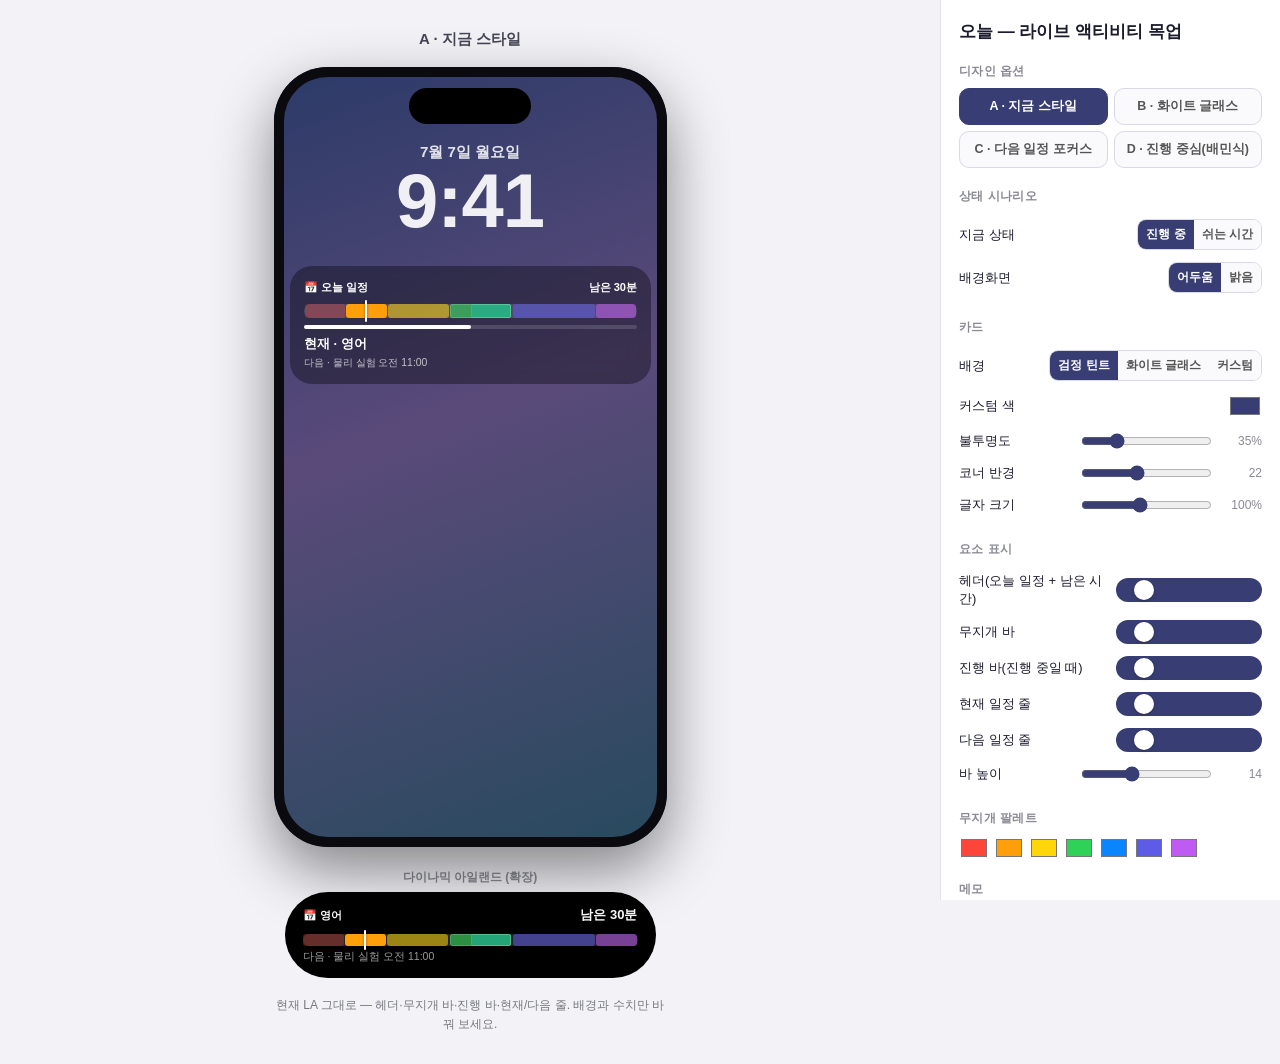
==== mockup/la-design.html @ e299bb98 "라이브 액티비티 디자인 목업으로 교체 — PackedLayout 충실 재현 홈 위젯용(잘못 짚음)을 지우고 LA 잠금화면+다이나믹 아일랜드 목업으로. 바는 실제 앱과 동일 알고리즘" ====
<!doctype html>
<html lang="ko">
<head>
<meta charset="utf-8">
<meta name="viewport" content="width=device-width, initial-scale=1">
<title>오늘 — 라이브 액티비티 디자인 목업</title>
<style>
  :root { --accent: #383D73; }
  * { box-sizing: border-box; }
  body { margin: 0; font-family: -apple-system, "Apple SD Gothic Neo", sans-serif; color: #1c1c2e;
         display: flex; min-height: 100vh; background: #f2f2f7; }

  /* ── 좌측: 잠금화면 ── */
  #stage { flex: 1; display: flex; flex-direction: column; align-items: center; justify-content: center;
           gap: 18px; padding: 30px 16px; }
  #phone { width: 393px; height: 780px; border-radius: 54px; position: relative; overflow: hidden;
           box-shadow: 0 24px 60px rgba(0,0,0,.45), inset 0 0 0 10px #0b0b0f;
           background: linear-gradient(160deg, #2b3a67 0%, #5a4a7a 45%, #274a5e 100%); }
  #phone.lightwall { background: linear-gradient(160deg, #ffd9c9 0%, #cdd4ff 50%, #bff0dd 100%); }
  #lock { position: absolute; inset: 10px; display: flex; flex-direction: column; align-items: center; }
  #clockDate { margin-top: 66px; font-size: 15px; font-weight: 700; color: rgba(255,255,255,.85); }
  #clockTime { font-size: 76px; font-weight: 700; color: rgba(255,255,255,.92); line-height: 1.02;
               font-variant-numeric: tabular-nums; letter-spacing: -1px; }
  #phone.lightwall #clockDate, #phone.lightwall #clockTime { color: rgba(40,40,70,.85); }
  #island { position: absolute; top: 21px; left: 50%; transform: translateX(-50%); width: 122px; height: 36px;
            border-radius: 20px; background: #000; }

  #laCard { width: 361px; margin-top: 26px; }
  #variantTitle { font-weight: 800; font-size: 15px; opacity: .8; }
  #stageHint { font-size: 12px; color: #77777f; max-width: 400px; text-align: center; line-height: 1.6; }

  /* 다이나믹 아일랜드 확장 미리보기 */
  #diWrap { width: 393px; }
  #diTitle { font-size: 12px; font-weight: 700; color: #8a8a94; margin: 4px 0 6px; text-align: center; }
  #di { width: 371px; margin: 0 auto; background: #000; border-radius: 44px; padding: 14px 18px; color: #fff; }

  [contenteditable] { outline: none; border-radius: 3px; }
  [contenteditable]:hover { box-shadow: 0 0 0 1.5px rgba(140,160,255,.6); cursor: text; }

  /* ── 우측: 컨트롤 ── */
  #panel { width: 340px; background: #fff; border-left: 1px solid #e3e3ea; padding: 18px 18px 40px;
           overflow-y: auto; height: 100vh; position: sticky; top: 0; }
  #panel h1 { font-size: 17px; margin: 2px 0 14px; }
  #panel h2 { font-size: 12px; text-transform: uppercase; letter-spacing: .4px; color: #8a8a94; margin: 20px 0 8px; }
  .tabs { display: grid; grid-template-columns: 1fr 1fr; gap: 6px; }
  .tabs button { padding: 9px 6px; border: 1.5px solid #d9d9e3; background: #fafafc; border-radius: 10px;
                 font-size: 12.5px; font-weight: 700; color: #555; cursor: pointer; font-family: inherit; }
  .tabs button.on { border-color: var(--accent); background: var(--accent); color: #fff; }
  .row { display: flex; align-items: center; justify-content: space-between; gap: 10px; padding: 6px 0; font-size: 13px; }
  .row label { flex: 1; }
  .row input[type=range] { flex: 1.2; accent-color: var(--accent); }
  .row input[type=color] { width: 34px; height: 26px; border: none; background: none; padding: 0; cursor: pointer; }
  .row .val { width: 38px; text-align: right; color: #8a8a94; font-variant-numeric: tabular-nums; font-size: 12px; }
  .seg2 { display: flex; border: 1.5px solid #d9d9e3; border-radius: 9px; overflow: hidden; }
  .seg2 button { flex: 1; border: none; background: #fafafc; padding: 6px 8px; font-size: 12px; font-weight: 700;
                 color: #555; cursor: pointer; font-family: inherit; white-space: nowrap; }
  .seg2 button.on { background: var(--accent); color: #fff; }
  .sw { position: relative; width: 40px; height: 24px; flex-shrink: 0; }
  .sw input { display: none; }
  .sw i { position: absolute; inset: 0; border-radius: 12px; background: #d9d9e3; transition: .15s; }
  .sw i::after { content: ""; position: absolute; top: 2px; left: 2px; width: 20px; height: 20px; border-radius: 50%;
                 background: #fff; transition: .15s; box-shadow: 0 1px 3px rgba(0,0,0,.25); }
  .sw input:checked + i { background: var(--accent); }
  .sw input:checked + i::after { left: 18px; }
  .palette { display: flex; gap: 5px; }
  .palette input { width: 30px; height: 26px; border: none; background: none; padding: 0; cursor: pointer; }
  .hint { font-size: 11.5px; color: #9a9aa4; line-height: 1.55; margin-top: 4px; }
</style>
</head>
<body>

<div id="stage">
  <div id="variantTitle"></div>
  <div id="phone">
    <div id="island"></div>
    <div id="lock">
      <div id="clockDate">7월 7일 월요일</div>
      <div id="clockTime">9:41</div>
      <div id="laCard"></div>
    </div>
  </div>
  <div id="diWrap"><div id="diTitle">다이나믹 아일랜드 (확장)</div><div id="di"></div></div>
  <div id="stageHint"></div>
</div>

<div id="panel">
  <h1>오늘 — 라이브 액티비티 목업</h1>

  <h2>디자인 옵션</h2>
  <div class="tabs" id="tabs"></div>

  <h2>상태 시나리오</h2>
  <div class="row"><label>지금 상태</label>
    <div class="seg2" id="scnSeg"><button data-v="now" class="on">진행 중</button><button data-v="break">쉬는 시간</button></div>
  </div>
  <div class="row"><label>배경화면</label>
    <div class="seg2" id="wallSeg"><button data-v="dark" class="on">어두움</button><button data-v="light">밝음</button></div>
  </div>

  <h2>카드</h2>
  <div class="row"><label>배경</label>
    <div class="seg2" id="bgSeg"><button data-v="tint" class="on">검정 틴트</button><button data-v="glass">화이트 글래스</button><button data-v="custom">커스텀</button></div>
  </div>
  <div class="row"><label>커스텀 색</label><input type="color" id="bgColor" value="#383D73"></div>
  <div class="row"><label>불투명도</label><input type="range" id="bgAlpha" min="15" max="95" value="35"><span class="val" id="bgAlphaV"></span></div>
  <div class="row"><label>코너 반경</label><input type="range" id="radius" min="12" max="36" value="22"><span class="val" id="radiusV"></span></div>
  <div class="row"><label>글자 크기</label><input type="range" id="fscale" min="80" max="125" value="100"><span class="val" id="fscaleV"></span></div>

  <h2>요소 표시</h2>
  <div class="row"><label>헤더(오늘 일정 + 남은 시간)</label><label class="sw"><input type="checkbox" id="showHead" checked><i></i></label></div>
  <div class="row"><label>무지개 바</label><label class="sw"><input type="checkbox" id="showBar" checked><i></i></label></div>
  <div class="row"><label>진행 바(진행 중일 때)</label><label class="sw"><input type="checkbox" id="showProg" checked><i></i></label></div>
  <div class="row"><label>현재 일정 줄</label><label class="sw"><input type="checkbox" id="showNow" checked><i></i></label></div>
  <div class="row"><label>다음 일정 줄</label><label class="sw"><input type="checkbox" id="showNext" checked><i></i></label></div>
  <div class="row"><label>바 높이</label><input type="range" id="barH" min="8" max="24" value="14"><span class="val" id="barHV"></span></div>

  <h2>무지개 팔레트</h2>
  <div class="palette" id="pal"></div>

  <h2>메모</h2>
  <div class="hint">· 바는 실제 앱과 같은 <b>PackedLayout</b> — 일정끼리 빈틈없이 붙고, 폭은 시간 비례,
  겹치는 일정은 한 칸에 스테인글라스, 지난 칸은 흐려지고, 쉬는 시간엔 흰 니들이 다음 칸 경계에 멈춰요.<br>
  · 카드·아일랜드 안 글자는 <b>클릭해서 직접 수정</b> 가능.<br>
  · 마음에 들면 “옵션 B, 코너 26, 바 16” 식으로 알려 주세요 — 그대로 SwiftUI에 옮길게요.</div>
</div>

<script>
// ── 상태 ──
const S = {
  variant: "A", scn: "now", wall: "dark",
  bg: "tint", bgColor: "#383D73", bgAlpha: 35,
  radius: 22, fscale: 100, barH: 14,
  showHead: true, showBar: true, showProg: true, showNow: true, showNext: true,
  palette: ["#FF453A", "#FF9F0A", "#FFD60A", "#30D158", "#0A84FF", "#5E5CE6", "#BF5AF2"],
};

// 샘플 하루: [시작h, 끝h, 제목] — 동아리+보강이 겹침(스테인글라스 확인용)
const DAY = [[9,10,"수학"],[10,11,"영어"],[11,12.5,"물리 실험"],[13.5,15,"동아리"],[14,15,"보강"],[16,18,"학원"],[19,20,"운동"]];
const nowH = () => S.scn === "now" ? 10.5 : 12.9;   // 진행 중(영어) / 쉬는 시간(12:54)

// ── PackedLayout — Swift와 동일 알고리즘 ──
function packedLayout(intervals, minWidth = 0.05) {
  const order = intervals.map((_, i) => i).sort((a, b) =>
    intervals[a][0] !== intervals[b][0] ? intervals[a][0] - intervals[b][0] : intervals[a][1] - intervals[b][1]);
  const built = [];
  for (const oi of order) {
    const [s, e] = intervals[oi];
    const last = built[built.length - 1];
    if (last && s < last.end) { last.end = Math.max(last.end, e); last.idxs.push(oi); }
    else built.push({ start: s, end: e, idxs: [oi] });
  }
  const durs = built.map(c => Math.max(0.01, c.end - c.start));
  const total = durs.reduce((a, b) => a + b, 0);
  let widths = durs.map(d => Math.max(d / total, minWidth));
  const sum = widths.reduce((a, b) => a + b, 0);
  widths = widths.map(x => x / sum);
  let acc = 0;
  const segs = built.map((c, k) => { const s = { left: acc, width: widths[k], ...c }; acc += widths[k]; return s; });
  return {
    segments: segs,
    fraction(now) {
      if (!segs.length) return 0;
      if (now < segs[0].start) return 0;
      for (const s of segs) {
        if (now < s.start) return s.left;                       // 쉬는 시간 → 경계 정지
        if (now < s.end) return s.left + s.width * (now - s.start) / (s.end - s.start);
      }
      return 1;
    },
  };
}

// ── 무지개 바(Canvas 렌더 재현) ──
function barHTML(h, opt = {}) {
  const now = nowH();
  const L = packedLayout(DAY.map(e => [e[0], e[1]]));
  const cells = [];
  for (const sl of L.segments) {
    const span = Math.max(0.01, sl.end - sl.start);
    const overlap = sl.idxs.length > 1;
    for (const i of [...sl.idxs].sort((a, b) => DAY[b][0] - DAY[a][0])) {
      const e = DAY[i];
      const color = S.palette[i % 7];
      const isCur = now >= e[0] && now < e[1];
      const isPast = now >= e[1];
      const f0 = Math.min(Math.max((e[0] - sl.start) / span, 0), 1);
      const f1 = Math.min(Math.max((e[1] - sl.start) / span, 0), 1);
      const x = (sl.left + sl.width * f0) * 100;
      const wdt = sl.width * (f1 - f0) * 100;
      const alpha = isPast ? 0.3 : (isCur ? 1 : (overlap ? 0.62 : 0.55));
      cells.push(`<div style="position:absolute;top:0;bottom:0;left:calc(${x}% + .75px);width:calc(${wdt}% - 1.5px);
        background:${color}${Math.round(alpha * 255).toString(16).padStart(2, "0")};border-radius:3px;
        ${overlap ? "box-shadow:inset 0 0 0 .5px rgba(255,255,255,.35);" : ""}"></div>`);
    }
  }
  const frac = Math.max(0.004, Math.min(0.996, L.fraction(now)));
  return `<div style="position:relative;height:${h}px;margin:${opt.mtop ?? 4}px 0 ${opt.mbot ?? 4}px">
    <div style="position:absolute;inset:0;border-radius:${h / 2}px;background:${opt.track || "rgba(255,255,255,.14)"}"></div>
    ${cells.join("")}
    <div style="position:absolute;top:-4px;bottom:-4px;left:calc(${frac * 100}% - 1px);width:2px;border-radius:2px;
      background:${opt.needle || "#fff"};box-shadow:0 0 3px rgba(0,0,0,.4)"></div></div>`;
}

// ── 상태 파생 값 ──
const t12 = h => { const H = Math.floor(h), m = Math.round((h - H) * 60);
  return `${H < 12 ? "오전" : "오후"} ${((H + 11) % 12) + 1}:${String(m).padStart(2, "0")}`; };
const curIdx = () => DAY.findIndex(e => e[0] <= nowH() && nowH() < e[1]);
const nxtIdx = () => DAY.findIndex(e => e[0] > nowH());
const countTxt = () => { const c = curIdx(), n = nxtIdx(), now = nowH();
  const tgt = c >= 0 ? DAY[c][1] : (n >= 0 ? DAY[n][0] : null);
  if (tgt == null) return "오늘 끝";
  const mins = Math.round((tgt - now) * 60);
  return (c >= 0 ? "남은 " : "다음까지 ") + (mins < 60 ? mins + "분" : Math.floor(mins / 60) + "시간");
};
const progFrac = () => { const c = curIdx(); if (c < 0) return null;
  return (nowH() - DAY[c][0]) / (DAY[c][1] - DAY[c][0]); };
const ed = t => `<span contenteditable spellcheck="false">${t}</span>`;

const VARIANTS = {
  A: { name: "A · 지금 스타일", hint: "현재 LA 그대로 — 헤더·무지개 바·진행 바·현재/다음 줄. 배경과 수치만 바꿔 보세요." },
  B: { name: "B · 화이트 글래스", hint: "밝은 유리 카드 + 남색 텍스트 — 앱(파스텔+글래스) 감성의 라이트 버전." },
  C: { name: "C · 다음 일정 포커스", hint: "다음(진행 중이면 현재) 일정의 시각·제목을 크게, 바는 하단에 얇게." },
  D: { name: "D · 진행 중심(배민식)", hint: "진행 중 일정 제목 + 큰 진행 바가 주인공, 무지개 바는 위에 얇게." },
};

// ── 렌더 ──
function render() {
  const card = document.getElementById("laCard");
  document.getElementById("phone").className = S.wall === "light" ? "lightwall" : "";
  document.getElementById("variantTitle").textContent = VARIANTS[S.variant].name;
  document.getElementById("stageHint").textContent = VARIANTS[S.variant].hint;

  // 카드 배경 · 잉크
  let bg, ink, sub, track, needle = "#fff", prog = "#fff";
  const glassy = (S.variant === "B" && S.bg === "tint") ? "glass" : S.bg;   // B는 기본 글래스
  if (glassy === "glass") {
    bg = `rgba(255,255,255,${Math.max(S.bgAlpha, 45)}%)`;
    ink = "#383D73"; sub = "rgba(56,61,115,.6)"; track = "rgba(56,61,115,.14)";
    needle = "#383D73"; prog = "#383D73";
    card.style.backdropFilter = "blur(14px)";
  } else if (glassy === "custom") {
    bg = S.bgColor + Math.round(S.bgAlpha * 2.55).toString(16).padStart(2, "0");
    ink = "#fff"; sub = "rgba(255,255,255,.7)"; track = "rgba(255,255,255,.14)";
    card.style.backdropFilter = "blur(10px)";
  } else {
    bg = `rgba(0,0,0,${S.bgAlpha / 100})`;
    ink = "#fff"; sub = "rgba(255,255,255,.7)"; track = "rgba(255,255,255,.14)";
    card.style.backdropFilter = "blur(10px)";
  }
  card.style.background = bg;
  card.style.borderRadius = S.radius + "px";
  card.style.padding = "14px";
  card.style.fontSize = (S.fscale / 100) * 13 + "px";
  card.style.color = ink;

  const c = curIdx(), n = nxtIdx(), pf = progFrac();
  const head = S.showHead ? `
    <div style="display:flex;align-items:baseline;gap:8px">
      <span style="font-size:.85em;font-weight:800">📅 ${ed("오늘 일정")}</span>
      <span style="flex:1"></span>
      <span style="font-size:.85em;font-weight:800">${ed(countTxt())}</span>
    </div>` : "";
  const progBar = (S.showProg && pf != null) ? `
    <div style="position:relative;height:4px;border-radius:2px;background:${track};margin:7px 0 2px">
      <div style="position:absolute;top:0;bottom:0;left:0;width:${pf * 100}%;border-radius:2px;background:${prog}"></div>
    </div>` : "";
  const nowLine = S.showNow ? `
    <div style="font-weight:800;font-size:.98em;margin-top:7px;white-space:nowrap;overflow:hidden">
      ${ed("현재 · " + (c >= 0 ? DAY[c][2] : "진행 중인 일정 없음"))}</div>` : "";
  const nextLine = (S.showNext && n >= 0) ? `
    <div style="color:${sub};font-size:.8em;margin-top:3px;white-space:nowrap">
      ${ed("다음 · " + DAY[n][2] + " " + t12(DAY[n][0]))}</div>` : "";

  if (S.variant === "A" || S.variant === "B") {
    card.innerHTML = head
      + (S.showBar ? barHTML(S.barH, { track, needle, mtop: 9, mbot: 2 }) : "")
      + progBar + nowLine + nextLine;

  } else if (S.variant === "C") {
    const t = c >= 0 ? DAY[c] : (n >= 0 ? DAY[n] : null);
    card.innerHTML = head + `
      <div style="display:flex;align-items:flex-end;gap:10px;margin:8px 0 4px">
        <div style="font-size:2.2em;font-weight:300;line-height:1;font-variant-numeric:tabular-nums">
          ${ed(t ? t12(c >= 0 ? t[1] : t[0]) : "—")}</div>
        <div style="padding-bottom:3px">
          <div style="color:${sub};font-size:.72em;font-weight:800">${ed(c >= 0 ? "까지 · 진행 중" : "다음 일정")}</div>
          <div style="font-weight:800;font-size:1em">${ed(t ? t[2] : "오늘 일정 없음")}</div>
        </div></div>`
      + (S.showBar ? barHTML(Math.max(6, S.barH - 6), { track, needle, mtop: 8 }) : "")
      + nextLine;

  } else { // D 진행 중심
    const title = c >= 0 ? DAY[c][2] : (n >= 0 ? "대기 중" : "오늘 끝");
    card.innerHTML = head
      + (S.showBar ? barHTML(Math.max(6, S.barH - 7), { track, needle, mtop: 8, mbot: 8 }) : "")
      + `<div style="display:flex;align-items:baseline;gap:8px;margin-top:2px">
           <span style="font-weight:800;font-size:1.05em">${ed(title)}</span>
           <span style="flex:1"></span>
           ${c >= 0 ? `<span style="color:${sub};font-size:.78em">${ed(t12(DAY[c][0]) + " – " + t12(DAY[c][1]))}</span>` : ""}
         </div>
         <div style="position:relative;height:7px;border-radius:4px;background:${track};margin:8px 0 3px">
           <div style="position:absolute;top:0;bottom:0;left:0;width:${(pf ?? 0) * 100}%;border-radius:4px;
                background:linear-gradient(90deg,${S.palette[Math.max(c, 0) % 7]},${prog})"></div>
         </div>` + nextLine;
  }

  // 다이나믹 아일랜드(확장) — 항상 현재 구조
  document.getElementById("di").innerHTML = `
    <div style="display:flex;align-items:baseline;gap:8px;font-size:${(S.fscale / 100) * 13}px">
      <span style="font-size:.85em;font-weight:800">📅 ${ed(c >= 0 ? DAY[c][2] : "오늘 일정")}</span>
      <span style="flex:1"></span>
      <span style="font-weight:800">${ed(countTxt())}</span>
    </div>
    ${barHTML(12, { mtop: 10, mbot: 4 })}
    ${n >= 0 ? `<div style="color:rgba(255,255,255,.6);font-size:${(S.fscale / 100) * 10.5}px;margin-top:4px">
      ${ed("다음 · " + DAY[n][2] + " " + t12(DAY[n][0]))}</div>` : ""}`;

  ["radius","fscale","bgAlpha","barH"].forEach(k => document.getElementById(k + "V").textContent =
    k === "fscale" || k === "bgAlpha" ? S[k] + "%" : S[k]);
}

// ── 컨트롤 배선 ──
const $ = id => document.getElementById(id);
const tabs = $("tabs");
Object.entries(VARIANTS).forEach(([k, v]) => {
  const b = document.createElement("button");
  b.textContent = v.name; b.dataset.k = k;
  if (k === S.variant) b.classList.add("on");
  b.onclick = () => { S.variant = k; tabs.querySelectorAll("button").forEach(x => x.classList.toggle("on", x.dataset.k === k)); render(); };
  tabs.appendChild(b);
});
function seg(id, key) {
  $(id).querySelectorAll("button").forEach(b => b.onclick = () => {
    S[key] = b.dataset.v;
    $(id).querySelectorAll("button").forEach(x => x.classList.toggle("on", x === b));
    render();
  });
}
seg("scnSeg", "scn"); seg("wallSeg", "wall"); seg("bgSeg", "bg");
[["radius","radius"],["fscale","fscale"],["bgAlpha","bgAlpha"],["barH","barH"]].forEach(([id,k]) =>
  $(id).oninput = e => { S[k] = +e.target.value; render(); });
$("bgColor").oninput = e => { S.bgColor = e.target.value; S.bg = "custom";
  document.querySelectorAll("#bgSeg button").forEach(x => x.classList.toggle("on", x.dataset.v === "custom")); render(); };
["showHead","showBar","showProg","showNow","showNext"].forEach(k =>
  $(k).onchange = e => { S[k] = e.target.checked; render(); });
S.palette.forEach((c, i) => {
  const inp = document.createElement("input"); inp.type = "color"; inp.value = c;
  inp.oninput = () => { S.palette[i] = inp.value; render(); };
  $("pal").appendChild(inp);
});
render();
</script>
</body>
</html>
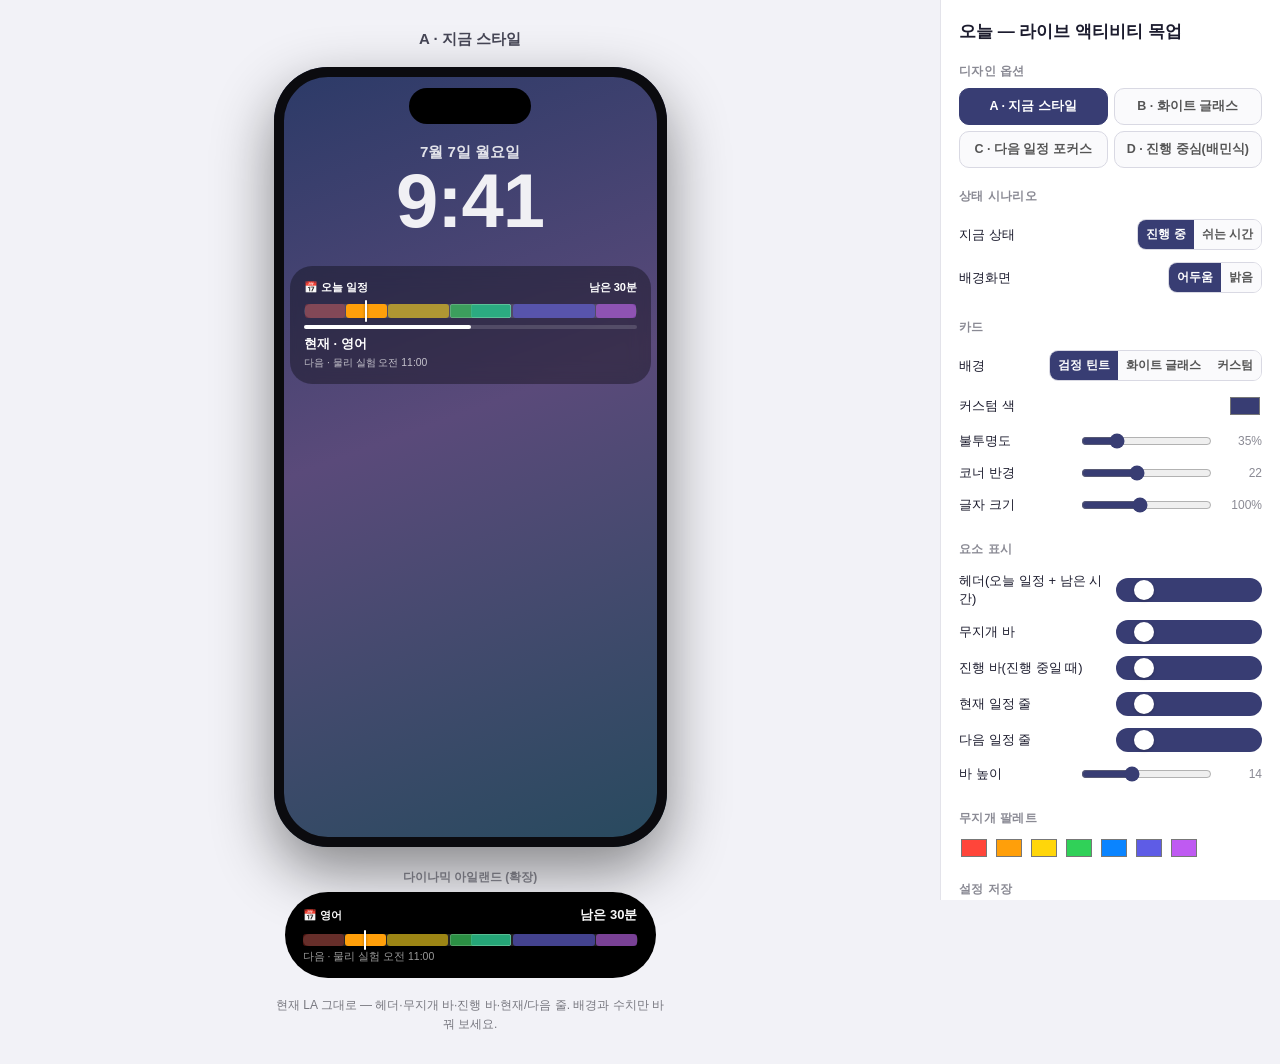
==== commit 1cd4d77b: "LA 목업 — 설정 자동 저장(localStorage)·복원 + '현재 설정 복사'·초기화 버튼 새로고침하면 조절값이 날아가던 문제 해결. 복사 버튼이 조합을 한 줄 요약으로 클립" ====
--- a/mockup/la-design.html
+++ b/mockup/la-design.html
@@ -117,22 +117,33 @@
   <h2>무지개 팔레트</h2>
   <div class="palette" id="pal"></div>
 
+  <h2>설정 저장</h2>
+  <div class="row" style="gap:6px">
+    <button id="copyBtn" style="flex:1;padding:8px;border:1.5px solid var(--accent);background:var(--accent);
+      color:#fff;border-radius:9px;font-weight:700;font-size:12.5px;cursor:pointer;font-family:inherit">현재 설정 복사</button>
+    <button id="resetBtn" style="flex:1;padding:8px;border:1.5px solid #d9d9e3;background:#fafafc;
+      color:#555;border-radius:9px;font-weight:700;font-size:12.5px;cursor:pointer;font-family:inherit">초기화</button>
+  </div>
+  <div class="hint" id="saveHint">조절값은 자동 저장돼요 — 새로고침해도 유지됩니다.</div>
+
   <h2>메모</h2>
   <div class="hint">· 바는 실제 앱과 같은 <b>PackedLayout</b> — 일정끼리 빈틈없이 붙고, 폭은 시간 비례,
   겹치는 일정은 한 칸에 스테인글라스, 지난 칸은 흐려지고, 쉬는 시간엔 흰 니들이 다음 칸 경계에 멈춰요.<br>
   · 카드·아일랜드 안 글자는 <b>클릭해서 직접 수정</b> 가능.<br>
-  · 마음에 들면 “옵션 B, 코너 26, 바 16” 식으로 알려 주세요 — 그대로 SwiftUI에 옮길게요.</div>
+  · 마음에 들면 <b>“현재 설정 복사”</b>를 눌러 그대로 붙여넣어 주세요 — SwiftUI에 옮길게요.</div>
 </div>
 
 <script>
-// ── 상태 ──
-const S = {
+// ── 상태 (localStorage에 자동 저장/복원) ──
+const DEFAULTS = {
   variant: "A", scn: "now", wall: "dark",
   bg: "tint", bgColor: "#383D73", bgAlpha: 35,
   radius: 22, fscale: 100, barH: 14,
   showHead: true, showBar: true, showProg: true, showNow: true, showNext: true,
   palette: ["#FF453A", "#FF9F0A", "#FFD60A", "#30D158", "#0A84FF", "#5E5CE6", "#BF5AF2"],
 };
+const S = { ...DEFAULTS, ...JSON.parse(localStorage.getItem("oneul-la-mockup") || "{}") };
+const saveS = () => localStorage.setItem("oneul-la-mockup", JSON.stringify(S));
 
 // 샘플 하루: [시작h, 끝h, 제목] — 동아리+보강이 겹침(스테인글라스 확인용)
 const DAY = [[9,10,"수학"],[10,11,"영어"],[11,12.5,"물리 실험"],[13.5,15,"동아리"],[14,15,"보강"],[16,18,"학원"],[19,20,"운동"]];
@@ -317,6 +328,7 @@
 
   ["radius","fscale","bgAlpha","barH"].forEach(k => document.getElementById(k + "V").textContent =
     k === "fscale" || k === "bgAlpha" ? S[k] + "%" : S[k]);
+  saveS();
 }
 
 // ── 컨트롤 배선 ──
@@ -348,6 +360,26 @@
   inp.oninput = () => { S.palette[i] = inp.value; render(); };
   $("pal").appendChild(inp);
 });
+
+// 저장된 상태를 컨트롤 UI에 반영(새로고침 복원)
+[["scnSeg","scn"],["wallSeg","wall"],["bgSeg","bg"]].forEach(([id, k]) =>
+  $(id).querySelectorAll("button").forEach(x => x.classList.toggle("on", x.dataset.v === S[k])));
+[["radius","radius"],["fscale","fscale"],["bgAlpha","bgAlpha"],["barH","barH"]].forEach(([id, k]) => $(id).value = S[k]);
+$("bgColor").value = S.bgColor;
+["showHead","showBar","showProg","showNow","showNext"].forEach(k => $(k).checked = S[k]);
+
+// 현재 설정 복사 / 초기화
+$("copyBtn").onclick = async () => {
+  const onoff = k => S[k] ? "켬" : "끔";
+  const txt = `[오늘 LA 목업 설정] 옵션 ${S.variant} (${VARIANTS[S.variant].name}) · 배경 ${S.bg}${S.bg === "custom" ? " " + S.bgColor : ""} `
+    + `불투명도 ${S.bgAlpha}% · 코너 ${S.radius} · 글자 ${S.fscale}% · 바 높이 ${S.barH} · `
+    + `헤더 ${onoff("showHead")}/바 ${onoff("showBar")}/진행바 ${onoff("showProg")}/현재 ${onoff("showNow")}/다음 ${onoff("showNext")} · `
+    + `팔레트 ${S.palette.join(",")}`;
+  try { await navigator.clipboard.writeText(txt); $("saveHint").textContent = "복사됨! 대화에 붙여넣어 주세요."; }
+  catch { $("saveHint").textContent = txt; }   // 클립보드 막히면 그대로 표시
+};
+$("resetBtn").onclick = () => { localStorage.removeItem("oneul-la-mockup"); location.reload(); };
+
 render();
 </script>
 </body>
